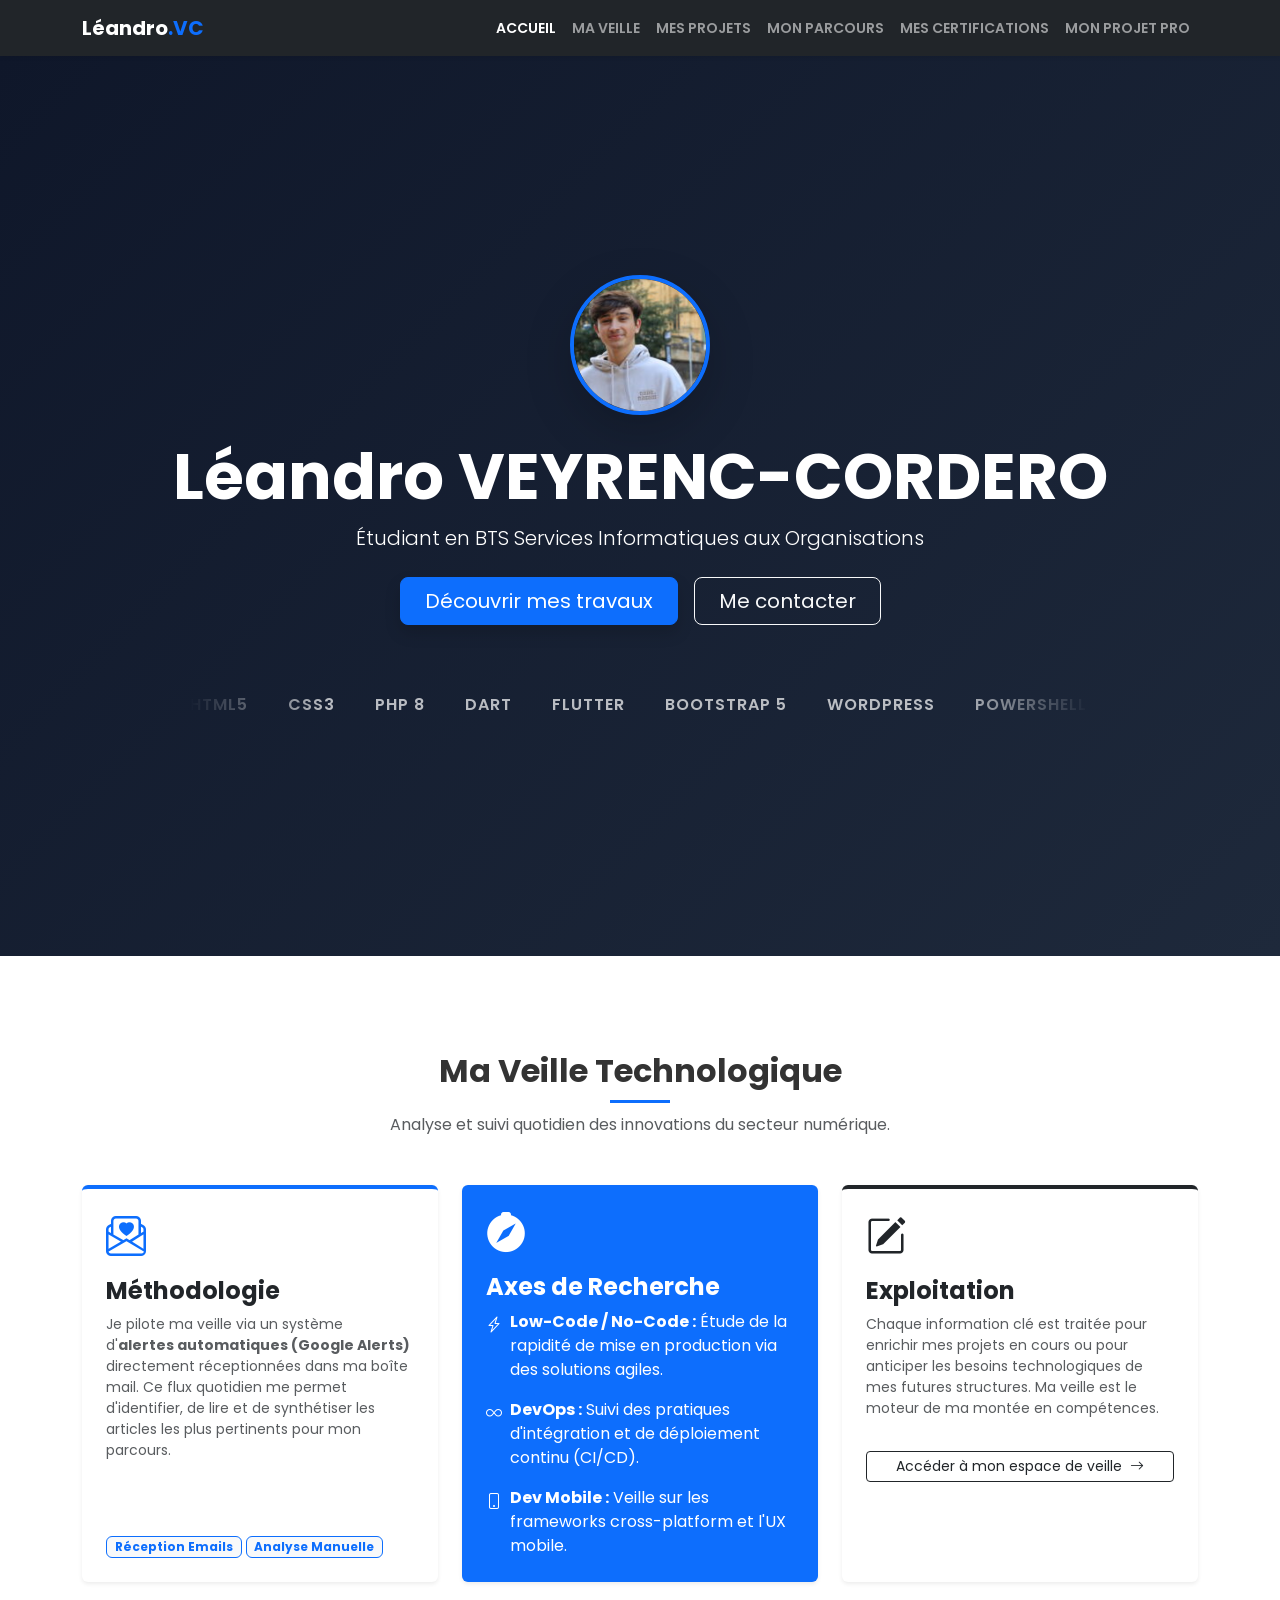
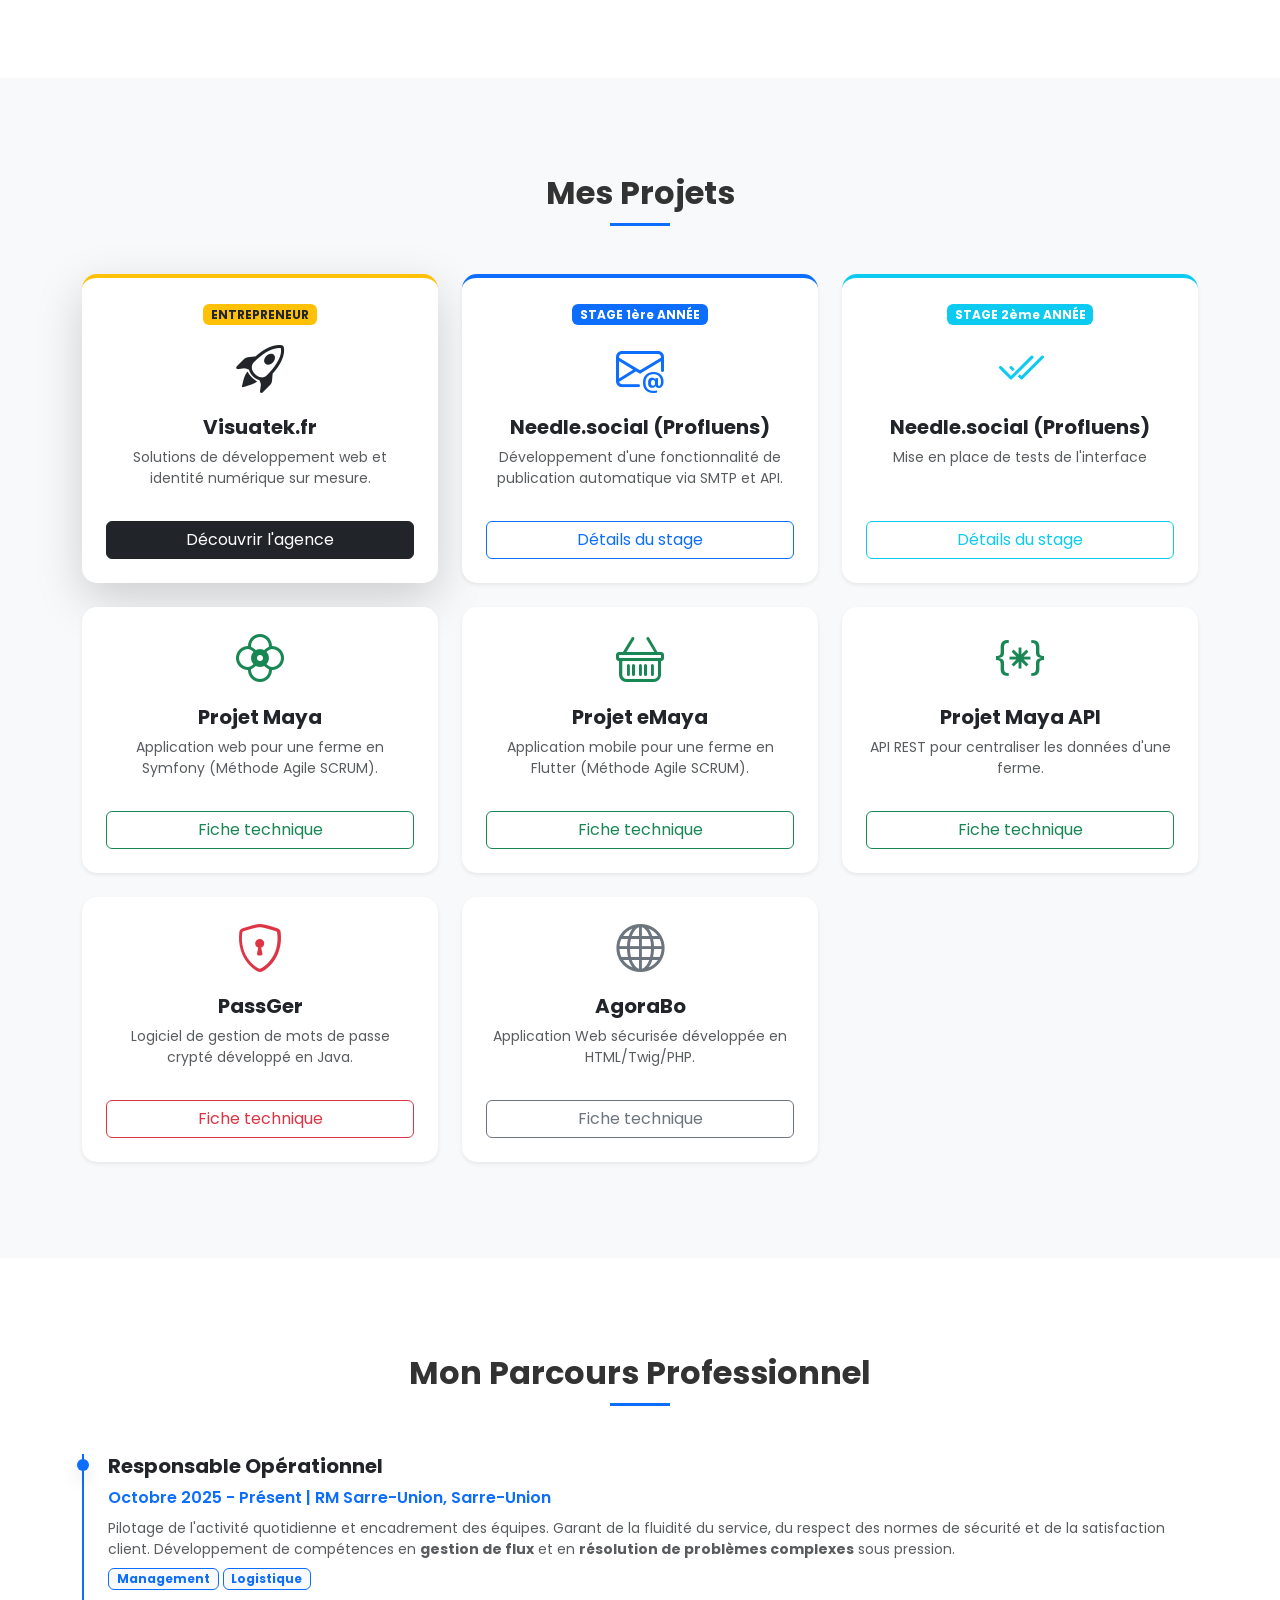
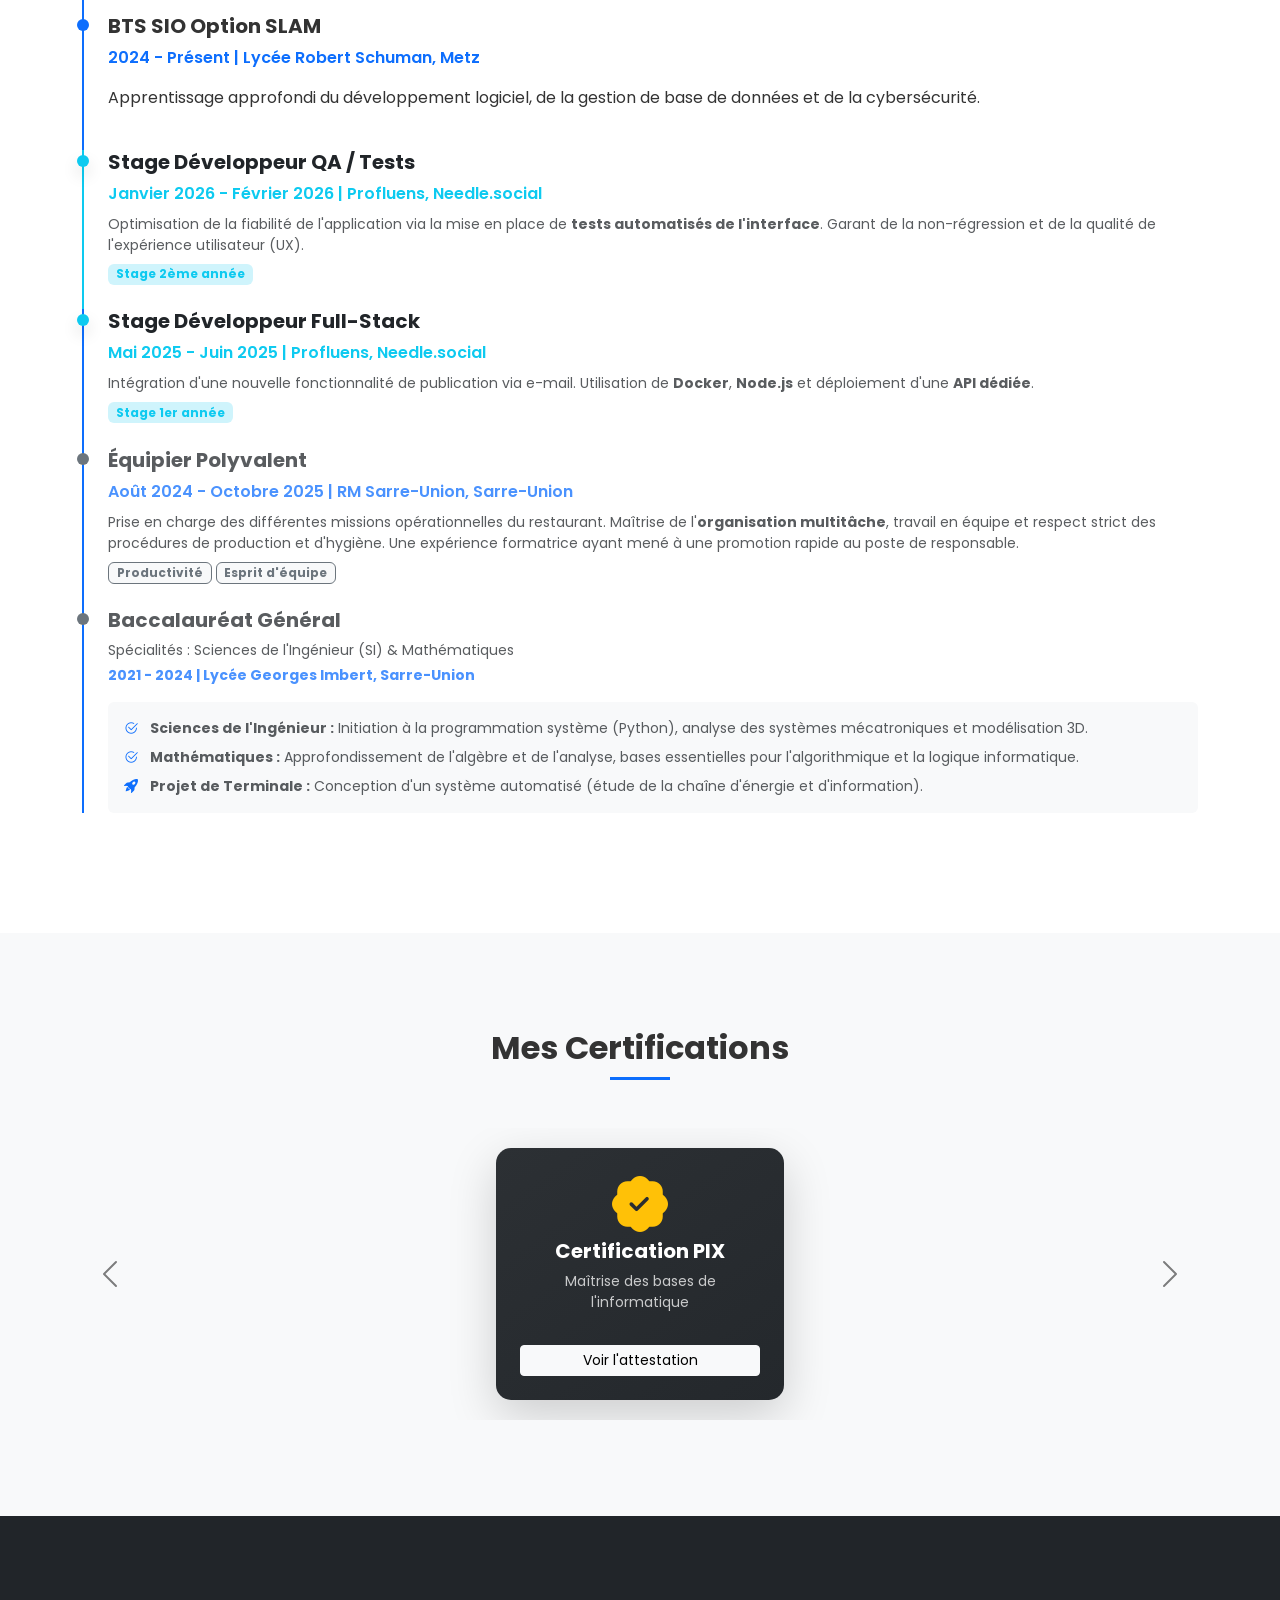
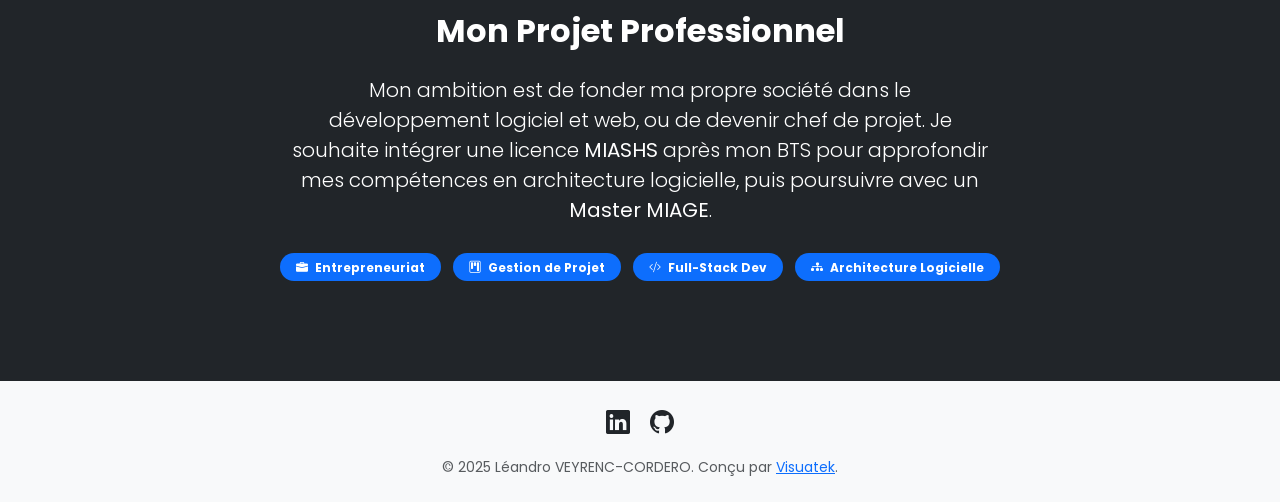
==== index.html @ 42f43454 "First commit" ====
<!DOCTYPE html>
<html lang="fr">

<head>
    <meta charset="UTF-8">
    <meta name="viewport" content="width=device-width, initial-scale=1.0">
    <title>Léandro VEYRENC-CORDERO | Portfolio</title>

    <meta name="description"
        content="Portfolio de Léandro VEYRENC-CORDERO, étudiant en BTS SIO à Metz et fondateur de Visuatek. Découvrez mes projets (Java, PHP, Symfony) et mon expertise en développement web.">

    <meta name="keywords"
        content="Léandro Veyrenc-Cordero, Visuatek, BTS SIO Metz, Développeur Full-Stack, SLAM, Portfolio informatique, Stage Profluens, Développement web Metz">

    <meta property="og:title" content="Léandro VEYRENC-CORDERO | Portfolio Professionnel">
    <meta property="og:description"
        content="Futur entrepreneur et développeur passionné par le DevOps et le No-Code. Explorez mon parcours et mes réalisations.">
    <meta property="og:image" content="https://cordero.fr/assets/imgLeandro.jpg">
    <meta property="og:url" content="https://cordero.fr/">
    <meta property="og:type" content="website">

    <link href="https://cdn.jsdelivr.net/npm/bootstrap@5.3.0/dist/css/bootstrap.min.css" rel="stylesheet">
    <link href="https://fonts.googleapis.com/css2?family=Poppins:wght@300;400;600;700&display=swap" rel="stylesheet">
    <link rel="stylesheet" href="https://cdn.jsdelivr.net/npm/bootstrap-icons@1.11.0/font/bootstrap-icons.css">
    <link rel="stylesheet" href="style.css">
    <link rel="shortcut icon" href="assets/imgLeandro.jpg" type="image">
</head>

<body data-bs-spy="scroll" data-bs-target="#navbarNav">

    <nav class="navbar navbar-expand-lg navbar-dark bg-dark sticky-top shadow-sm">
        <div class="container">
            <a class="navbar-brand fw-bold" href="#">Léandro<span class="text-primary">.VC</span></a>
            <button class="navbar-toggler" type="button" data-bs-toggle="collapse" data-bs-target="#navbarNav">
                <span class="navbar-toggler-icon"></span>
            </button>
            <div class="collapse navbar-collapse" id="navbarNav">
                <ul class="navbar-nav ms-auto text-uppercase small fw-semibold">
                    <li class="nav-item"><a class="nav-link" href="#accueil">Accueil</a></li>
                    <li class="nav-item"><a class="nav-link" href="#veille">Ma Veille</a></li>
                    <li class="nav-item"><a class="nav-link" href="#projets">Mes Projets</a></li>
                    <li class="nav-item"><a class="nav-link" href="#parcours">Mon Parcours</a></li>
                    <li class="nav-item"><a class="nav-link" href="#certifications">Mes certifications</a></li>
                    <li class="nav-item"><a class="nav-link" href="#projet-pro">Mon Projet Pro</a></li>
                </ul>
            </div>
        </div>
    </nav>

    <header id="accueil" class="hero-section d-flex align-items-center text-white">
        <div class="container text-center">
            <div class="profile-img-container mb-4">
                <img src="assets/imgLeandro.jpg" alt="Léandro"
                    class="rounded-circle border border-4 border-primary shadow-lg">
            </div>

            <h1 class="display-3 fw-bold">Léandro VEYRENC-CORDERO</h1>
            <p class="lead mb-4">Étudiant en BTS Services Informatiques aux Organisations</p>

            <div class="d-flex justify-content-center gap-3 mb-5">
                <a href="#projets" class="btn btn-primary btn-lg px-4 shadow">Découvrir mes travaux</a>
                <a href="mailto:leandrocorderopro@gmail.com" class="btn btn-outline-light btn-lg px-4">Me contacter</a>
            </div>

            <div class="skills-carousel-container">
                <div class="skills-slider">
                    <div class="skills-track">
                        <span>HTML5</span>
                        <span>CSS3</span>
                        <span>PHP 8</span>
                        <span>Dart</span>
                        <span>Flutter</span>
                        <span>Bootstrap 5</span>
                        <span>WordPress</span>
                        <span>PowerShell</span>
                        <span>MS-Dos</span>
                        <span>Java</span>
                        <span>Python</span>
                        <span>MySQL</span>
                        <span>Virtualisation (VM)</span>
                        <span>Docker</span>
                        <span>Architecture MVC</span>
                        
                        <span>HTML5</span>
                        <span>CSS3</span>
                        <span>PHP 8</span>
                        <span>Dart</span>
                        <span>Flutter</span>
                        <span>Bootstrap 5</span>
                        <span>WordPress</span>
                        <span>PowerShell</span>
                        <span>MS-Dos</span>
                        <span>Java</span>
                        <span>Python</span>
                        <span>MySQL</span>
                        <span>Virtualisation (VM)</span>
                        <span>Docker</span>
                        <span>Architecture MVC</span>
                    </div>
                </div>
            </div>
        </div>
    </header>

    <section id="veille" class="py-5 bg-white">
        <div class="container py-5">
            <div class="text-center mb-5">
                <h2 class="fw-bold section-title">Ma Veille Technologique</h2>
                <p class="text-muted">Analyse et suivi quotidien des innovations du secteur numérique.</p>
            </div>

            <div class="row g-4">
                <div class="col-lg-4 col-md-6">
                    <div class="card h-100 border-0 shadow-sm p-4 border-top border-primary border-4">
                        <i class="bi bi-envelope-paper-heart text-primary display-6 mb-3"></i>
                        <h4 class="fw-bold">Méthodologie</h4>
                        <p class="text-muted small">
                            Je pilote ma veille via un système d'<strong>alertes automatiques (Google Alerts)</strong>
                            directement réceptionnées dans ma boîte mail.
                            Ce flux quotidien me permet d'identifier, de lire et de synthétiser les articles les plus
                            pertinents pour mon parcours.
                        </p>
                        <div class="mt-auto">
                            <span class="badge bg-light text-primary border border-primary small">Réception
                                Emails</span>
                            <span class="badge bg-light text-primary border border-primary small">Analyse
                                Manuelle</span>
                        </div>
                    </div>
                </div>

                <div class="col-lg-4 col-md-6">
                    <div class="card h-100 border-0 shadow-sm p-4 bg-primary text-white">
                        <i class="bi bi-compass-fill display-6 mb-3"></i>
                        <h4 class="fw-bold">Axes de Recherche</h4>
                        <ul class="list-unstyled mb-0">
                            <li class="mb-3 d-flex align-items-start">
                                <i class="bi bi-lightning-charge me-2 mt-1"></i>
                                <div><strong>Low-Code / No-Code :</strong> Étude de la rapidité de mise en production
                                    via des solutions agiles.</div>
                            </li>
                            <li class="mb-3 d-flex align-items-start">
                                <i class="bi bi-infinity me-2 mt-1"></i>
                                <div><strong>DevOps :</strong> Suivi des pratiques d'intégration et de déploiement
                                    continu (CI/CD).</div>
                            </li>
                            <li class="d-flex align-items-start">
                                <i class="bi bi-phone me-2 mt-1"></i>
                                <div><strong>Dev Mobile :</strong> Veille sur les frameworks cross-platform et l'UX
                                    mobile.</div>
                            </li>
                        </ul>
                    </div>
                </div>

                <div class="col-lg-4 col-md-12">
                    <div class="card h-100 border-0 shadow-sm p-4 border-top border-dark border-4">
                        <i class="bi bi-pencil-square text-dark display-6 mb-3"></i>
                        <h4 class="fw-bold">Exploitation</h4>
                        <p class="text-muted small">
                            Chaque information clé est traitée pour enrichir mes projets en cours ou pour anticiper les
                            besoins technologiques de mes futures structures.
                            Ma veille est le moteur de ma montée en compétences.
                        </p>
                        <a href="veille.html" class="btn btn-outline-dark btn-sm mt-3">
                            Accéder à mon espace de veille <i class="bi bi-arrow-right ms-1"></i>
                        </a>
                    </div>
                </div>
            </div>
        </div>
    </section>

    <section id="projets" class="py-5 bg-light">
        <div class="container py-5">
            <h2 class="fw-bold text-center mb-5 section-title">Mes Projets</h2>
            <div class="row g-4">

                <div class="col-md-6 col-lg-4">
                    <div class="card border-0 shadow-lg h-100 project-card border-top border-warning border-4">
                        <div class="card-body p-4 text-center d-flex flex-column">
                            <div class="mb-3"><span class="badge bg-warning text-dark">ENTREPRENEUR</span></div>
                            <i class="bi bi-rocket-takeoff display-5 text-dark mb-3"></i>
                            <h5 class="fw-bold">Visuatek.fr</h5>
                            <p class="text-muted small flex-grow-1">Solutions de développement web et identité numérique
                                sur mesure.</p>
                            <button class="btn btn-dark w-100 mt-3"
                                onclick="window.location.href='https://visuatek.fr'">Découvrir l'agence</button>
                        </div>
                    </div>
                </div>

                <div class="col-md-6 col-lg-4">
                    <div class="card border-0 shadow-sm h-100 project-card border-top border-primary border-4">
                        <div class="card-body p-4 text-center d-flex flex-column">
                            <div class="mb-3"><span class="badge bg-primary">STAGE 1ère ANNÉE</span></div>
                            <i class="bi bi-envelope-at display-5 text-primary mb-3"></i>
                            <h5 class="fw-bold">Needle.social (Profluens)</h5>
                            <p class="text-muted small flex-grow-1">Développement d'une fonctionnalité de publication
                                automatique via SMTP et API.</p>
                            <button class="btn btn-outline-primary w-100 mt-3" data-bs-toggle="modal"
                                data-bs-target="#modalProfluens">Détails du stage</button>
                        </div>
                    </div>
                </div>

                <div class="col-md-6 col-lg-4">
                    <div class="card border-0 shadow-sm h-100 project-card border-top border-info border-4">
                        <div class="card-body p-4 text-center d-flex flex-column">
                            <div class="mb-3"><span class="badge bg-info">STAGE 2ème ANNÉE</span></div>
                            <i class="bi bi-check2-all display-5 text-info mb-3"></i>
                            <h5 class="fw-bold">Needle.social (Profluens)</h5>
                            <p class="text-muted small flex-grow-1">Mise en place de tests de l'interface</p>
                            <button class="btn btn-outline-info w-100 mt-3" data-bs-toggle="modal"
                                data-bs-target="#modalProfluens2">Détails du stage</button>
                        </div>
                    </div>
                </div>

                <div class="col-md-6 col-lg-4">
                    <div class="card border-0 shadow-sm h-100 project-card">
                        <div class="card-body p-4 text-center d-flex flex-column">
                            <i class="bi bi-flower2 display-5 text-success mb-3"></i>
                            <h5 class="fw-bold">Projet Maya</h5>
                            <p class="text-muted small flex-grow-1">Application web pour une ferme en Symfony (Méthode
                                Agile SCRUM).</p>
                            <button class="btn btn-outline-success w-100 mt-3" data-bs-toggle="modal"
                                data-bs-target="#modalMaya">Fiche technique</button>
                        </div>
                    </div>
                </div>
                <div class="col-md-6 col-lg-4">
                    <div class="card border-0 shadow-sm h-100 project-card">
                        <div class="card-body p-4 text-center d-flex flex-column">
                            <i class="bi bi-basket display-5 text-success mb-3"></i>
                            <h5 class="fw-bold">Projet eMaya</h5>
                            <p class="text-muted small flex-grow-1">Application mobile pour une ferme en Flutter
                                (Méthode
                                Agile SCRUM).</p>
                            <button class="btn btn-outline-success w-100 mt-3" data-bs-toggle="modal"
                                data-bs-target="#modalEMaya">Fiche technique</button>
                        </div>
                    </div>
                </div>
                <div class="col-md-6 col-lg-4">
                    <div class="card border-0 shadow-sm h-100 project-card">
                        <div class="card-body p-4 text-center d-flex flex-column">
                            <i class="bi bi-braces-asterisk display-5 text-success mb-3"></i>
                            <h5 class="fw-bold">Projet Maya API</h5>
                            <p class="text-muted small flex-grow-1">API REST pour centraliser les données d'une ferme.
                            </p>
                            <button class="btn btn-outline-success w-100 mt-3" data-bs-toggle="modal"
                                data-bs-target="#modalMayaApi">Fiche technique</button>
                        </div>
                    </div>
                </div>

                <div class="col-md-6 col-lg-4">
                    <div class="card border-0 shadow-sm h-100 project-card">
                        <div class="card-body p-4 text-center d-flex flex-column">
                            <i class="bi bi-shield-lock display-5 text-danger mb-3"></i>
                            <h5 class="fw-bold">PassGer</h5>
                            <p class="text-muted small flex-grow-1">Logiciel de gestion de mots de passe crypté
                                développé en Java.</p>
                            <button class="btn btn-outline-danger w-100 mt-3" data-bs-toggle="modal"
                                data-bs-target="#modalPassGer">Fiche technique</button>
                        </div>
                    </div>
                </div>

                <div class="col-md-6 col-lg-4">
                    <div class="card border-0 shadow-sm h-100 project-card">
                        <div class="card-body p-4 text-center d-flex flex-column">
                            <i class="bi bi-globe display-5 text-secondary mb-3"></i>
                            <h5 class="fw-bold">AgoraBo</h5>
                            <p class="text-muted small flex-grow-1">Application Web sécurisée développée en
                                HTML/Twig/PHP.</p>
                            <button class="btn btn-outline-secondary w-100 mt-3" data-bs-toggle="modal"
                                data-bs-target="#modalAgoraBo">Fiche technique</button>
                        </div>
                    </div>
                </div>

            </div>
        </div>
    </section>

    <section id="parcours" class="py-5">
        <div class="container py-5">
            <h2 class="fw-bold text-center mb-5 section-title">Mon Parcours Professionnel</h2>
            <div class="timeline">
                <div class="timeline-item pb-4 border-start border-primary border-2 ps-4 position-relative"
                    data-bs-toggle="modal" data-bs-target="#modalResponsable" style="cursor: pointer;">
                    <span class="dot bg-primary shadow"></span>
                    <h5 class="fw-bold text-dark">Responsable Opérationnel</h5>
                    <p class="text-primary fw-semibold mb-2">Octobre 2025 - Présent | RM Sarre-Union, Sarre-Union</p>
                    <p class="small text-muted mb-0">
                        Pilotage de l'activité quotidienne et encadrement des équipes.
                        Garant de la fluidité du service, du respect des normes de sécurité et de la satisfaction
                        client.
                        Développement de compétences en <strong>gestion de flux</strong> et en <strong>résolution de
                            problèmes complexes</strong> sous pression.
                    </p>
                    <span class="badge bg-light text-primary border border-primary mt-2">Management</span>
                    <span class="badge bg-light text-primary border border-primary mt-2">Logistique</span>
                </div>
                <div class="timeline-item pb-4 border-start border-primary border-2 ps-4 position-relative">
                    <span class="dot bg-primary"></span>
                    <h5 class="fw-bold">BTS SIO Option SLAM</h5>
                    <p class="text-primary fw-semibold">2024 - Présent | Lycée Robert Schuman, Metz</p>
                    <p>Apprentissage approfondi du développement logiciel, de la gestion de base de données et de la
                        cybersécurité.</p>
                </div>
                <div class="timeline-item pb-4 border-start border-info border-2 ps-4 position-relative"
                    data-bs-toggle="modal" data-bs-target="#modalProfluens2" style="cursor: pointer;">
                    <span class="dot bg-info shadow"></span>
                    <h5 class="fw-bold text-dark">Stage Développeur QA / Tests</h5>
                    <p class="text-info fw-semibold mb-2">Janvier 2026 - Février 2026 | Profluens, Needle.social</p>
                    <p class="small text-muted mb-0">
                        Optimisation de la fiabilité de l'application via la mise en place de <strong>tests automatisés
                            de l'interface</strong>.
                        Garant de la non-régression et de la qualité de l'expérience utilisateur (UX).
                    </p>
                    <span class="badge bg-info-subtle text-info mt-2">Stage 2ème année</span>
                </div>
                <div class="timeline-item pb-4 border-start border-primary border-2 ps-4 position-relative"
                    data-bs-toggle="modal" data-bs-target="#modalProfluens" style="cursor: pointer;">
                    <span class="dot bg-info shadow"></span>
                    <h5 class="fw-bold text-dark">Stage Développeur Full-Stack</h5>
                    <p class="text-info fw-semibold mb-2">Mai 2025 - Juin 2025 | Profluens, Needle.social</p>
                    <p class="small text-muted mb-0">
                        Intégration d'une nouvelle fonctionnalité de publication via e-mail.
                        Utilisation de <strong>Docker</strong>, <strong>Node.js</strong> et déploiement d'une
                        <strong>API dédiée</strong>.
                    </p>
                    <span class="badge bg-info-subtle text-info mt-2">Stage 1er année</span>
                </div>
                <div class="timeline-item pb-4 border-start border-primary border-2 ps-4 position-relative">
                    <span class="dot bg-secondary"></span>
                    <h5 class="fw-bold text-dark text-opacity-75">Équipier Polyvalent</h5>
                    <p class="text-primary fw-semibold mb-2 text-opacity-75">Août 2024 - Octobre 2025 | RM Sarre-Union,
                        Sarre-Union</p>
                    <p class="small text-muted mb-0">
                        Prise en charge des différentes missions opérationnelles du restaurant.
                        Maîtrise de l'<strong>organisation multitâche</strong>, travail en équipe et respect strict des
                        procédures de production et d'hygiène.
                        Une expérience formatrice ayant mené à une promotion rapide au poste de responsable.
                    </p>
                    <span class="badge bg-light text-secondary border border-secondary mt-2">Productivité</span>
                    <span class="badge bg-light text-secondary border border-secondary mt-2">Esprit d'équipe</span>
                </div>
                <div class="timeline-item border-start border-primary border-2 ps-4 position-relative mb-4">
                    <span class="dot bg-secondary"></span>
                    <h5 class="fw-bold text-dark text-opacity-75">Baccalauréat Général</h5>
                    <p class="text-muted small mb-1 text-opacity-75">Spécialités : Sciences de l'Ingénieur (SI) &
                        Mathématiques</p>
                    <p class="text-primary fw-bold small text-opacity-75">2021 - 2024 | Lycée Georges Imbert,
                        Sarre-Union</p>

                    <div class="card bg-light border-0 p-3 mt-2">
                        <ul class="list-unstyled mb-0 small text-muted">
                            <li class="mb-2">
                                <i class="bi bi-check2-circle text-primary me-2"></i>
                                <strong>Sciences de l'Ingénieur :</strong> Initiation à la programmation système
                                (Python), analyse des systèmes mécatroniques et modélisation 3D.
                            </li>
                            <li class="mb-2">
                                <i class="bi bi-check2-circle text-primary me-2"></i>
                                <strong>Mathématiques :</strong> Approfondissement de l'algèbre et de l'analyse, bases
                                essentielles pour l'algorithmique et la logique informatique.
                            </li>
                            <li>
                                <i class="bi bi-rocket-takeoff-fill text-primary me-2"></i>
                                <strong>Projet de Terminale :</strong> Conception d'un système automatisé (étude de la
                                chaîne d'énergie et d'information).
                            </li>
                        </ul>
                    </div>
                </div>
            </div>
        </div>
    </section>
    <section id="certifications" class="py-5 bg-light">
        <div class="container py-5">
            <h2 class="fw-bold text-center mb-5 section-title">Mes Certifications</h2>

            <div id="certifCarousel" class="carousel slide" data-bs-ride="false">
                <div class="carousel-inner">

                    <div class="carousel-item active">
                        <div class="d-flex justify-content-center">
                            <div class="card certif-card bg-secondary border-0 shadow-lg text-white"
                                style="width: 18rem;">
                                <div class="card-body text-center p-4">
                                    <i class="bi bi-patch-check-fill text-warning display-4 mb-3"></i>
                                    <h5 class="fw-bold">Certification PIX</h5>
                                    <p class="small opacity-75">Maîtrise des bases de l'informatique</p>
                                    <button class="btn btn-sm btn-light w-100 mt-3" data-bs-toggle="modal"
                                        data-bs-target="#modalCertifPix">Voir l'attestation</button>
                                </div>
                            </div>
                        </div>
                    </div>

                    <div class="carousel-item">
                        <div class="d-flex justify-content-center">
                            <div class="card certif-card bg-secondary border-0 shadow-lg text-white"
                                style="width: 18rem;">
                                <div class="card-body text-center p-4">
                                    <i class="bi bi-shield-lock-fill text-info display-4 mb-3"></i>
                                    <h5 class="fw-bold">Cybersécurité</h5>
                                    <p class="small opacity-75">ANSSI / MOOC SecNumacadémie <br> Gouvernement Français</p>
                                    <button class="btn btn-sm btn-light w-100 mt-3" data-bs-toggle="modal"
                                        data-bs-target="#modalCertifANSSI">Voir l'attestation</button>
                                </div>
                            </div>
                        </div>
                    </div>
                    <div class="carousel-item">
                        <div class="d-flex justify-content-center">
                            <div class="card certif-card bg-secondary border-0 shadow-lg text-white"
                                style="width: 18rem;">
                                <div class="card-body text-center p-4">
                                    <i class="bi bi-braces text-danger display-4 mb-3"></i>
                                    <h5 class="fw-bold">Développement</h5>
                                    <p class="small opacity-75">Javascript / Cisco Networking Academy</p>
                                    <button class="btn btn-sm btn-light w-100 mt-3" data-bs-toggle="modal"
                                        data-bs-target="#modalCertifJS">Voir l'attestation</button>
                                </div>
                            </div>
                        </div>
                    </div>

                </div>

                <button class="carousel-control-prev" type="button" data-bs-target="#certifCarousel"
                    data-bs-slide="prev">
                    <span class="carousel-control-prev-icon" aria-hidden="true"></span>
                </button>
                <button class="carousel-control-next" type="button" data-bs-target="#certifCarousel"
                    data-bs-slide="next">
                    <span class="carousel-control-next-icon" aria-hidden="true"></span>
                </button>
            </div>
        </div>
    </section>

    <div class="modal fade" id="modalCertifPix" tabindex="-1" aria-hidden="true">
        <div class="modal-dialog modal-lg modal-dialog-centered">
            <div class="modal-content">
                <div class="modal-header border-0 pb-0">
                    <button type="button" class="btn-close" data-bs-dismiss="modal" aria-label="Close"></button>
                </div>
                <div class="modal-body text-center p-4">
                    <h4 class="fw-bold mb-4">Attestation de réussite - PIX</h4>
                    <img src="assets/imgPix.jpg" class="img-fluid rounded border shadow" alt="Attestation PIX">
                </div>
            </div>
        </div>
    </div>
    <div class="modal fade" id="modalCertifANSSI" tabindex="-1" aria-hidden="true">
        <div class="modal-dialog modal-lg modal-dialog-centered">
            <div class="modal-content">
                <div class="modal-header border-0 pb-0">
                    <button type="button" class="btn-close" data-bs-dismiss="modal" aria-label="Close"></button>
                </div>
                <div class="modal-body text-center p-4">
                    <h4 class="fw-bold mb-4">Attestation de réussite - MOOC ANSSI</h4>
                    <img src="assets/imgAnssi.jpg" class="img-fluid rounded border shadow" alt="Attestation Anssi">
                </div>
            </div>
        </div>
    </div>
    <div class="modal fade" id="modalCertifJS" tabindex="-1" aria-hidden="true">
        <div class="modal-dialog modal-lg modal-dialog-centered">
            <div class="modal-content">
                <div class="modal-header border-0 pb-0">
                    <button type="button" class="btn-close" data-bs-dismiss="modal" aria-label="Close"></button>
                </div>
                <div class="modal-body text-center p-4">
                    <h4 class="fw-bold mb-4">Attestation de réussite - Networking Academy</h4>
                    <img src="assets/imgCiscoJs.jpg" class="img-fluid rounded border shadow" alt="Attestation Js">
                </div>
            </div>
        </div>
    </div>
    <section id="projet-pro" class="py-5 bg-dark text-white">
        <div class="container py-5 text-center">
            <h2 class="fw-bold mb-4">Mon Projet Professionnel</h2>
            <p class="lead mx-auto" style="max-width: 700px;">
                Mon ambition est de fonder ma propre société dans le développement logiciel et web, ou de devenir chef
                de projet.
                Je souhaite intégrer une licence <strong>MIASHS</strong> après mon BTS pour approfondir mes compétences
                en architecture logicielle, puis poursuivre avec un <strong>Master MIAGE</strong>.
            </p>

            <div class="mt-4">
                <span class="badge rounded-pill bg-primary px-3 py-2 m-1">
                    <i class="bi bi-briefcase-fill me-1"></i> Entrepreneuriat
                </span>

                <span class="badge rounded-pill bg-primary px-3 py-2 m-1">
                    <i class="bi bi-kanban me-1"></i> Gestion de Projet
                </span>

                <span class="badge rounded-pill bg-primary px-3 py-2 m-1">
                    <i class="bi bi-code-slash me-1"></i> Full-Stack Dev
                </span>

                <span class="badge rounded-pill bg-primary px-3 py-2 m-1">
                    <i class="bi bi-diagram-3-fill me-1"></i> Architecture Logicielle
                </span>
            </div>
        </div>
    </section>

    <footer class="py-4 bg-light">
        <div class="container text-center">
            <div class="social-links mb-3">
                <a href="#" class="text-dark mx-2 fs-4"><i class="bi bi-linkedin"></i></a>
                <a href="#" class="text-dark mx-2 fs-4"><i class="bi bi-github"></i></a>
            </div>
            <p class="text-muted small mb-0">© 2025 Léandro VEYRENC-CORDERO. Conçu par <a href="https://visuatek.fr/">Visuatek</a>.</p>
        </div>
    </footer>

    <script src="https://cdn.jsdelivr.net/npm/bootstrap@5.3.0/dist/js/bootstrap.bundle.min.js"></script>
    <div class="modal fade" id="modalPassGer" tabindex="-1" aria-hidden="true">
        <div class="modal-dialog modal-lg modal-dialog-centered">
            <div class="modal-content border-0">
                <div class="modal-header bg-danger text-white">
                    <h5 class="modal-title fw-bold">PassGer - Gestionnaire de MDP</h5>
                    <button type="button" class="btn-close btn-close-white" data-bs-dismiss="modal"></button>
                </div>
                <div class="modal-body p-4">
                    <h6><i class="bi bi-info-circle"></i> Description</h6>
                    <p>PassGer est un logiciel Java permettant de stocker vos mots de passe de manière cryptée. L'accès
                        est protégé par un mot de passe maître unique.</p>
                    <div class="badge bg-danger">JAVA SE</div>
                    <div class="badge bg-danger">JFrame</div>
                    <div class="badge bg-danger">Chiffrement</div>
                </div>
            </div>
        </div>
    </div>

    <div class="modal fade" id="modalProfluens" tabindex="-1" aria-hidden="true">
        <div class="modal-dialog modal-lg modal-dialog-centered">
            <div class="modal-content border-0">
                <div class="modal-header bg-primary text-white">
                    <h5 class="modal-title fw-bold">Stage Profluens - Needle.social</h5>
                    <button type="button" class="btn-close btn-close-white" data-bs-dismiss="modal"></button>
                </div>
                <div class="modal-body p-4">
                    <h5>Mission : Publication par E-mail</h5>
                    <p>Développement d'une fonctionnalité permettant de poster sur un fil de discussion via l'envoi d'un
                        mail.</p>
                    <div class="badge bg-primary">Docker</div>
                    <div class="badge bg-primary">Node.js</div>
                    <div class="badge bg-primary">API REST</div>
                    <div class="badge bg-primary">Git / Github</div>
                    <div class="mt-3">
                        <a href="docs/rapportStage1.pdf" class="btn btn-sm btn-outline-dark">Rapport de stage</a>
                    </div>
                </div>
            </div>
        </div>
    </div>

    <div class="modal fade" id="modalProfluens2" tabindex="-1" aria-hidden="true">
        <div class="modal-dialog modal-lg modal-dialog-centered">
            <div class="modal-content border-0">
                <div class="modal-header bg-info text-white">
                    <h5 class="modal-title fw-bold">Stage Profluens - Needle.social</h5>
                    <button type="button" class="btn-close btn-close-white" data-bs-dismiss="modal"></button>
                </div>
                <div class="modal-body p-4">
                    <h5>Mission : Serie de test UI</h5>
                    <p>Création d'une serie de test servant à verifier le bon fonctionnement de l'interface et ses
                        attendues.</p>
                    <div class="badge bg-info">Node.Js</div>
                    <div class="badge bg-info">Pupetteer</div>
                    <div class="badge bg-info">Docker</div>
                    <div class="badge bg-info">Git / Github</div>
                    <div class="mt-3">
                        <a href="docs/rapportStage2.pdf" class="btn btn-sm btn-outline-dark">Rapport de stage</a>
                    </div>
                </div>
            </div>
        </div>
    </div>

    <div class="modal fade" id="modalMaya" tabindex="-1" aria-hidden="true">
        <div class="modal-dialog modal-lg modal-dialog-centered">
            <div class="modal-content border-0">
                <div class="modal-header bg-success text-white">
                    <h5 class="modal-title fw-bold">Projet Maya - Symfony</h5>
                    <button type="button" class="btn-close btn-close-white" data-bs-dismiss="modal"></button>
                </div>
                <div class="modal-body p-4">
                    <p>Redéveloppement complet de l'application web pour une ferme de fruits et légumes.</p>
                    <h6>Gestion de projet :</h6>
                    <p>Travail collaboratif en <strong>méthode Agile (SCRUM)</strong> avec gestion de sprints (1 à 5).
                    </p>
                    <div class="badge bg-success">Symfony</div>
                    <div class="badge bg-success">Twig</div>
                    <div class="badge bg-success">PHP 8</div>
                    <div class="mt-3">
                        <a href="docs/rapportMaya1.pdf" class="btn btn-sm btn-outline-dark">Rapport Sprint 1</a>
                        <a href="docs/rapportMaya2.pdf" class="btn btn-sm btn-outline-dark">Rapport Sprint 2</a>
                        <a href="docs/rapportMaya3.pdf" class="btn btn-sm btn-outline-dark">Rapport Sprint 3</a>
                        <a href="docs/rapportMaya4.pdf" class="btn btn-sm btn-outline-dark">Rapport Sprint 4</a>
                        <a href="docs/rapportMaya5.pdf" class="btn btn-sm btn-outline-dark">Rapport Sprint 5</a>
                    </div>
                </div>
            </div>
        </div>
    </div>
    <div class="modal fade" id="modalEMaya" tabindex="-1" aria-hidden="true">
        <div class="modal-dialog modal-lg modal-dialog-centered">
            <div class="modal-content border-0">
                <div class="modal-header bg-success text-white">
                    <h5 class="modal-title fw-bold">Projet eMaya - Flutter</h5>
                    <button type="button" class="btn-close btn-close-white" data-bs-dismiss="modal"></button>
                </div>
                <div class="modal-body p-4">
                    <p>eMaya est une application cross-plateforme d'achat à en ligne pour la ferme Maya.</p>
                    <h6>Gestion de projet :</h6>
                    <p>Travail collaboratif en <strong>méthode Agile (SCRUM)</strong> avec gestion de sprints (1 à 4).
                    </p>
                    <div class="badge bg-success">Flutter</div>
                    <div class="badge bg-success">Dart</div>
                    <div class="badge bg-success">Android</div>
                    <div class="mt-3">
                        <a href="docs/rapportEMaya.pdf" class="btn btn-sm btn-outline-dark">Rapport</a>
                    </div>
                </div>
            </div>
        </div>
    </div>
    <div class="modal fade" id="modalMayaApi" tabindex="-1" aria-hidden="true">
        <div class="modal-dialog modal-lg modal-dialog-centered">
            <div class="modal-content border-0">
                <div class="modal-header bg-success text-white">
                    <h5 class="modal-title fw-bold">Projet Maya Api - Symfony</h5>
                    <button type="button" class="btn-close btn-close-white" data-bs-dismiss="modal"></button>
                </div>
                <div class="modal-body p-4">
                    <p>Création d'une API Rest pour Maya afin de centraliser les produits etc entre l'application web et l'application mobile.</p>
                    <h6>Gestion de projet :</h6>
                    <p>Travail collaboratif en <strong>méthode Agile (SCRUM)</strong> avec gestion de sprints (1 à 4).
                    </p>
                    <div class="badge bg-success">Symfony</div>
                    <div class="badge bg-success">PHP 8</div>
                    <div class="mt-3">
                        <a href="docs/rapportMayaApi.pdf" class="btn btn-sm btn-outline-dark">Rapport</a>
                    </div>
                </div>
            </div>
        </div>
    </div>

    <div class="modal fade" id="modalAgoraBo" tabindex="-1" aria-hidden="true">
        <div class="modal-dialog modal-lg modal-dialog-centered">
            <div class="modal-content border-0 shadow">
                <div class="modal-header bg-secondary text-white">
                    <h5 class="modal-title fw-bold">AgoraBo</h5>
                    <button type="button" class="btn-close btn-close-white" data-bs-dismiss="modal"></button>
                </div>
                <div class="modal-body p-4">
                    <p>Application web sécurisée (Hashage des mots de passe).</p>
                    <div class="badge bg-secondary">HTML</div>
                    <div class="badge bg-secondary">Twig</div>
                    <div class="badge bg-secondary">PHP 8</div>
                    <div class="mt-3">
                        <a href="#" class="btn btn-sm btn-outline-dark">Rapport Mission 1</a>
                        <a href="#" class="btn btn-sm btn-outline-dark">Rapport Mission 2</a>
                    </div>
                </div>
            </div>
        </div>
    </div>
</body>

</html>
---- style.css ----
body {
    font-family: 'Poppins', sans-serif;
    color: #333;
}

.section-title::after {
    content: '';
    display: block;
    width: 60px;
    height: 3px;
    background: #0d6efd;
    margin: 10px auto;
}

/* Hero Section avec un dégradé moderne */
.hero-section {
    background: linear-gradient(135deg, #0f172a 0%, #1e293b 100%);
    min-height: 80vh;
}

.profile-img-container img {
    width: 140px;
    height: 140px;
    object-fit: cover;
    transition: transform 0.3s ease;
}

.profile-img-container img:hover {
    transform: scale(1.05);
}

/* Cartes et Projets */
.project-card {
    transition: all 0.3s ease;
    overflow: hidden;
    border-radius: 15px;
}

.project-card:hover {
    transform: translateY(-8px);
    box-shadow: 0 15px 30px rgba(0,0,0,0.1) !important;
}

/* Timeline pour le parcours */
.timeline-item {
    position: relative;
}

.dot {
    position: absolute;
    left: -7px;
    top: 5px;
    width: 12px;
    height: 12px;
    border-radius: 50%;
}

/* Animation de la Navbar */
.nav-link {
    transition: color 0.3s;
}

.nav-link:hover {
    color: #0d6efd !important;
}
.modal-content {
    border-radius: 15px;
    transition: transform 0.3s ease-out;
}

.modal.fade .modal-dialog {
    transform: scale(0.9);
}

.modal.show .modal-dialog {
    transform: scale(1);
}

.project-card .bi {
    transition: transform 0.3s ease;
}

.project-card:hover .bi {
    transform: scale(1.1) rotate(5deg);
}
.hero-section {
    min-height: 100vh;
    padding: 100px 0;
}

/* Container du Carousel */
.skills-carousel-container {
    overflow: hidden;
    width: 100%;
    max-width: 900px; /* Pour éviter qu'il soit trop large sur grand écran */
    margin: 0 auto;
    padding: 20px 0;
    position: relative;
}

.skills-slider {
    display: flex;
    position: relative;
    /* Effet de fondu sur les bords */
    mask-image: linear-gradient(to right, transparent, black 15%, black 85%, transparent);
    -webkit-mask-image: linear-gradient(to right, transparent, black 15%, black 85%, transparent);
}

.skills-track {
    display: flex;
    gap: 40px;
    animation: scroll-horizontal 25s linear infinite;
    width: max-content;
}

.skills-track span {
    font-weight: 600;
    font-size: 1rem;
    color: #ffffff;
    white-space: nowrap;
    opacity: 0.7;
    text-transform: uppercase;
    letter-spacing: 1px;
}

/* Animation UNIQUE et bien nommée */
@keyframes scroll-horizontal {
    0% { transform: translateX(0); }
    100% { transform: translateX(-50%); }
}

.certif-card {
    transition: transform 0.3s ease;
    border-radius: 15px;
    background: linear-gradient(145deg, #2c3034, #24282c);
}

.certif-card:hover {
    transform: scale(1.05);
}

#certifCarousel .carousel-control-prev,
#certifCarousel .carousel-control-next {
    width: 5%;
    filter: invert(1); /* Rend les flèches visibles si le fond est sombre */
}

.carousel-item {
    padding: 20px 0;
}
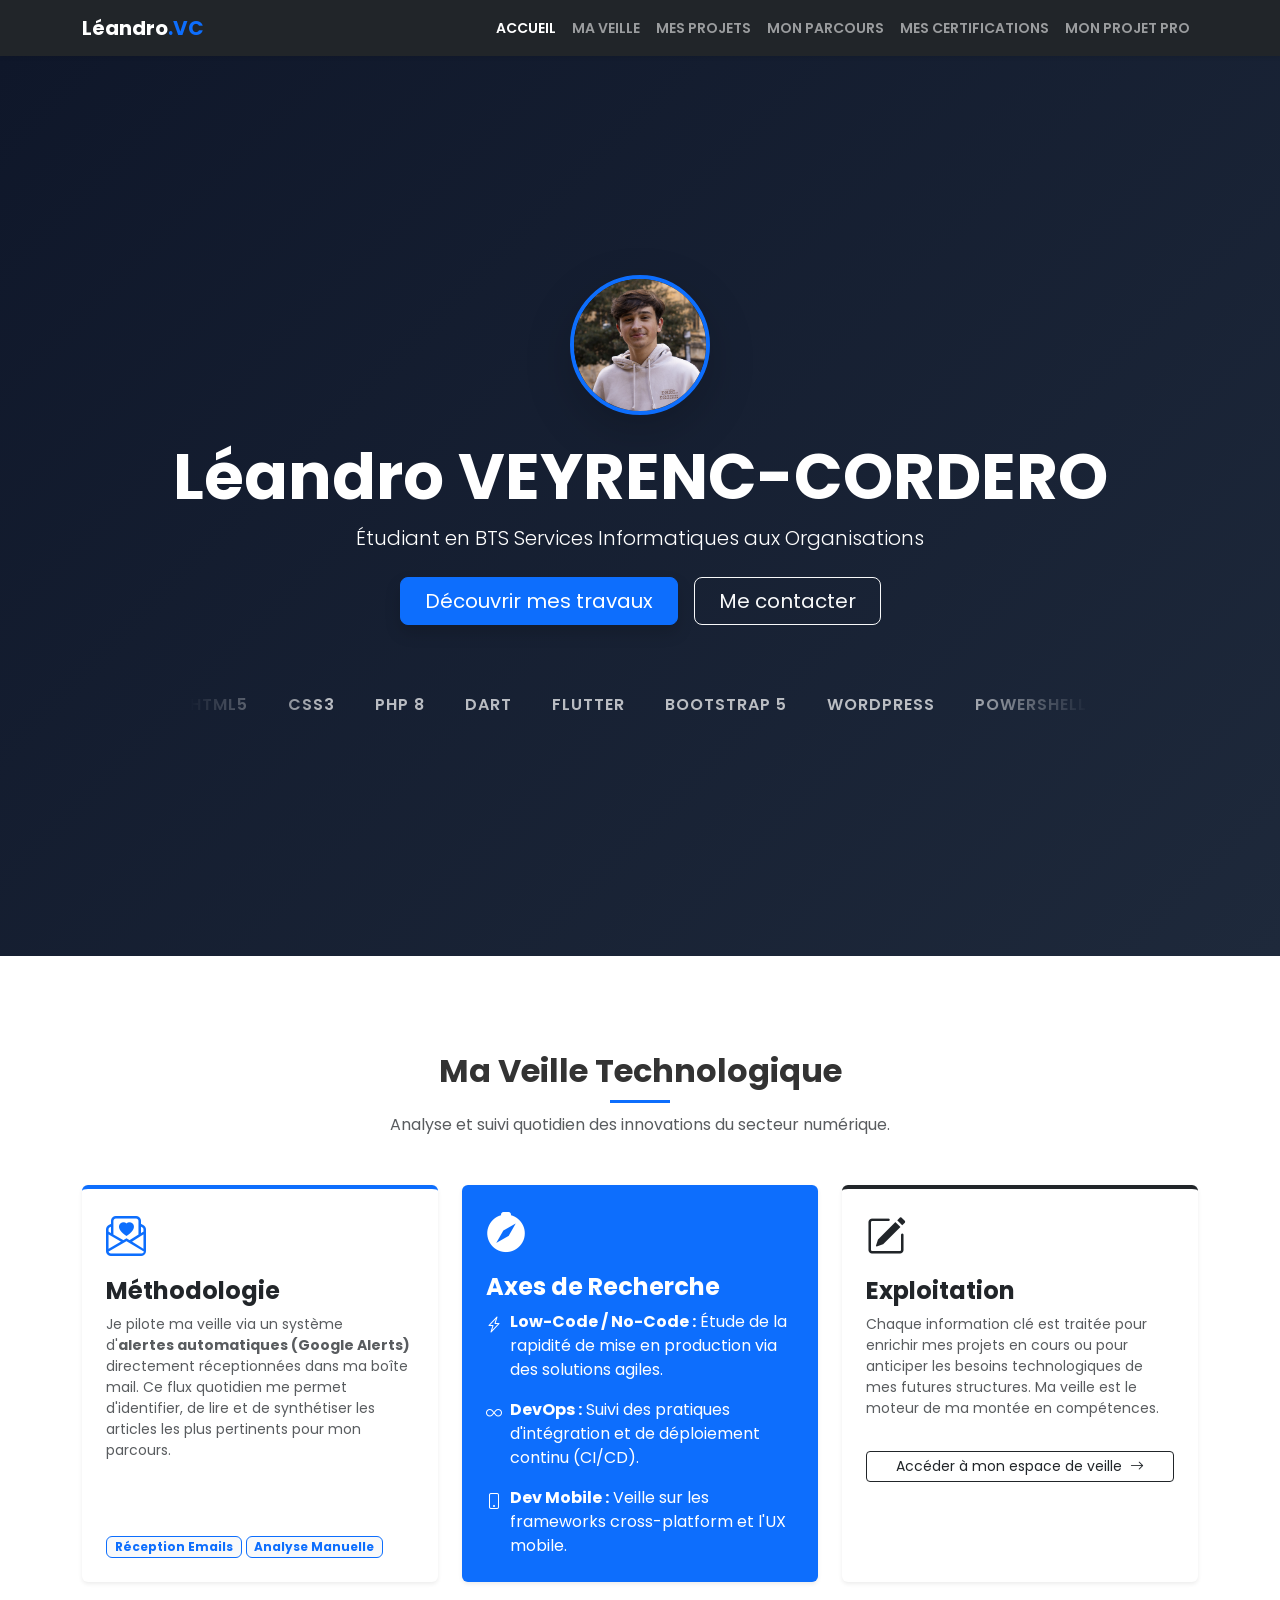
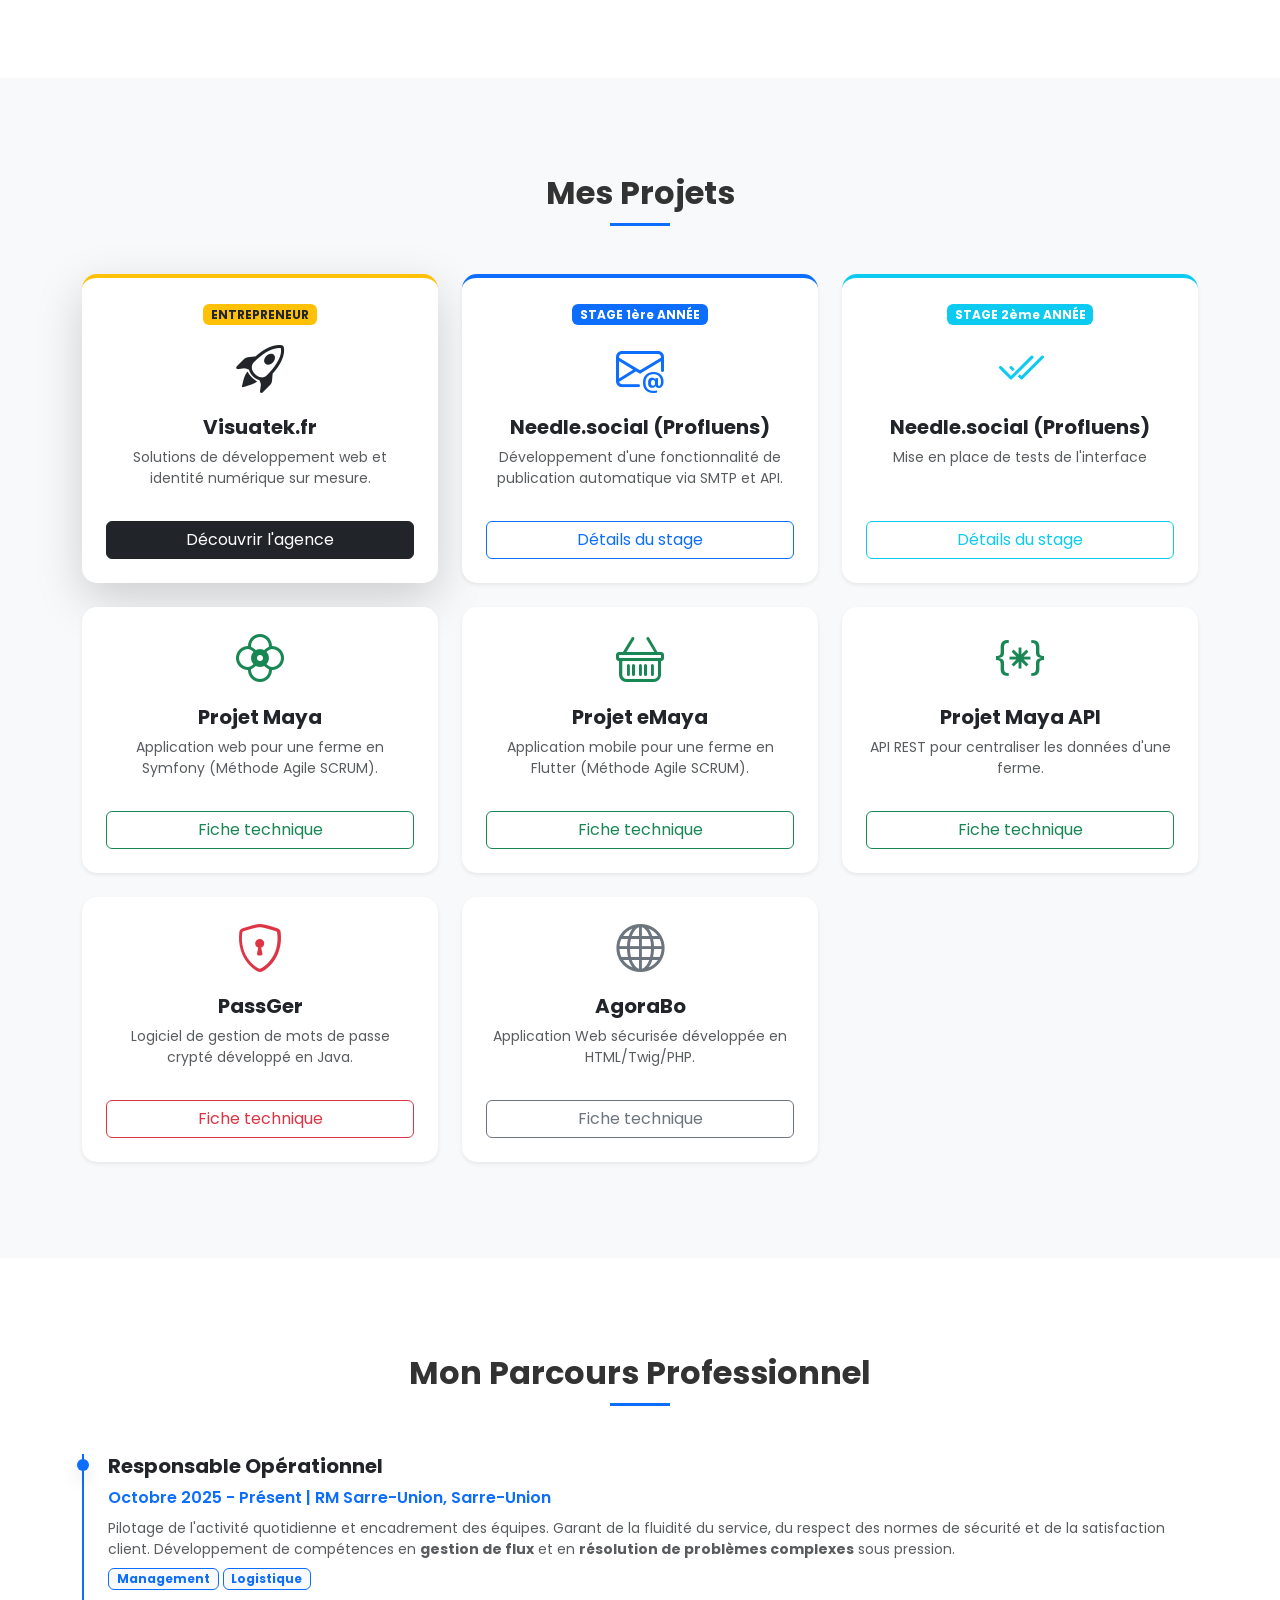
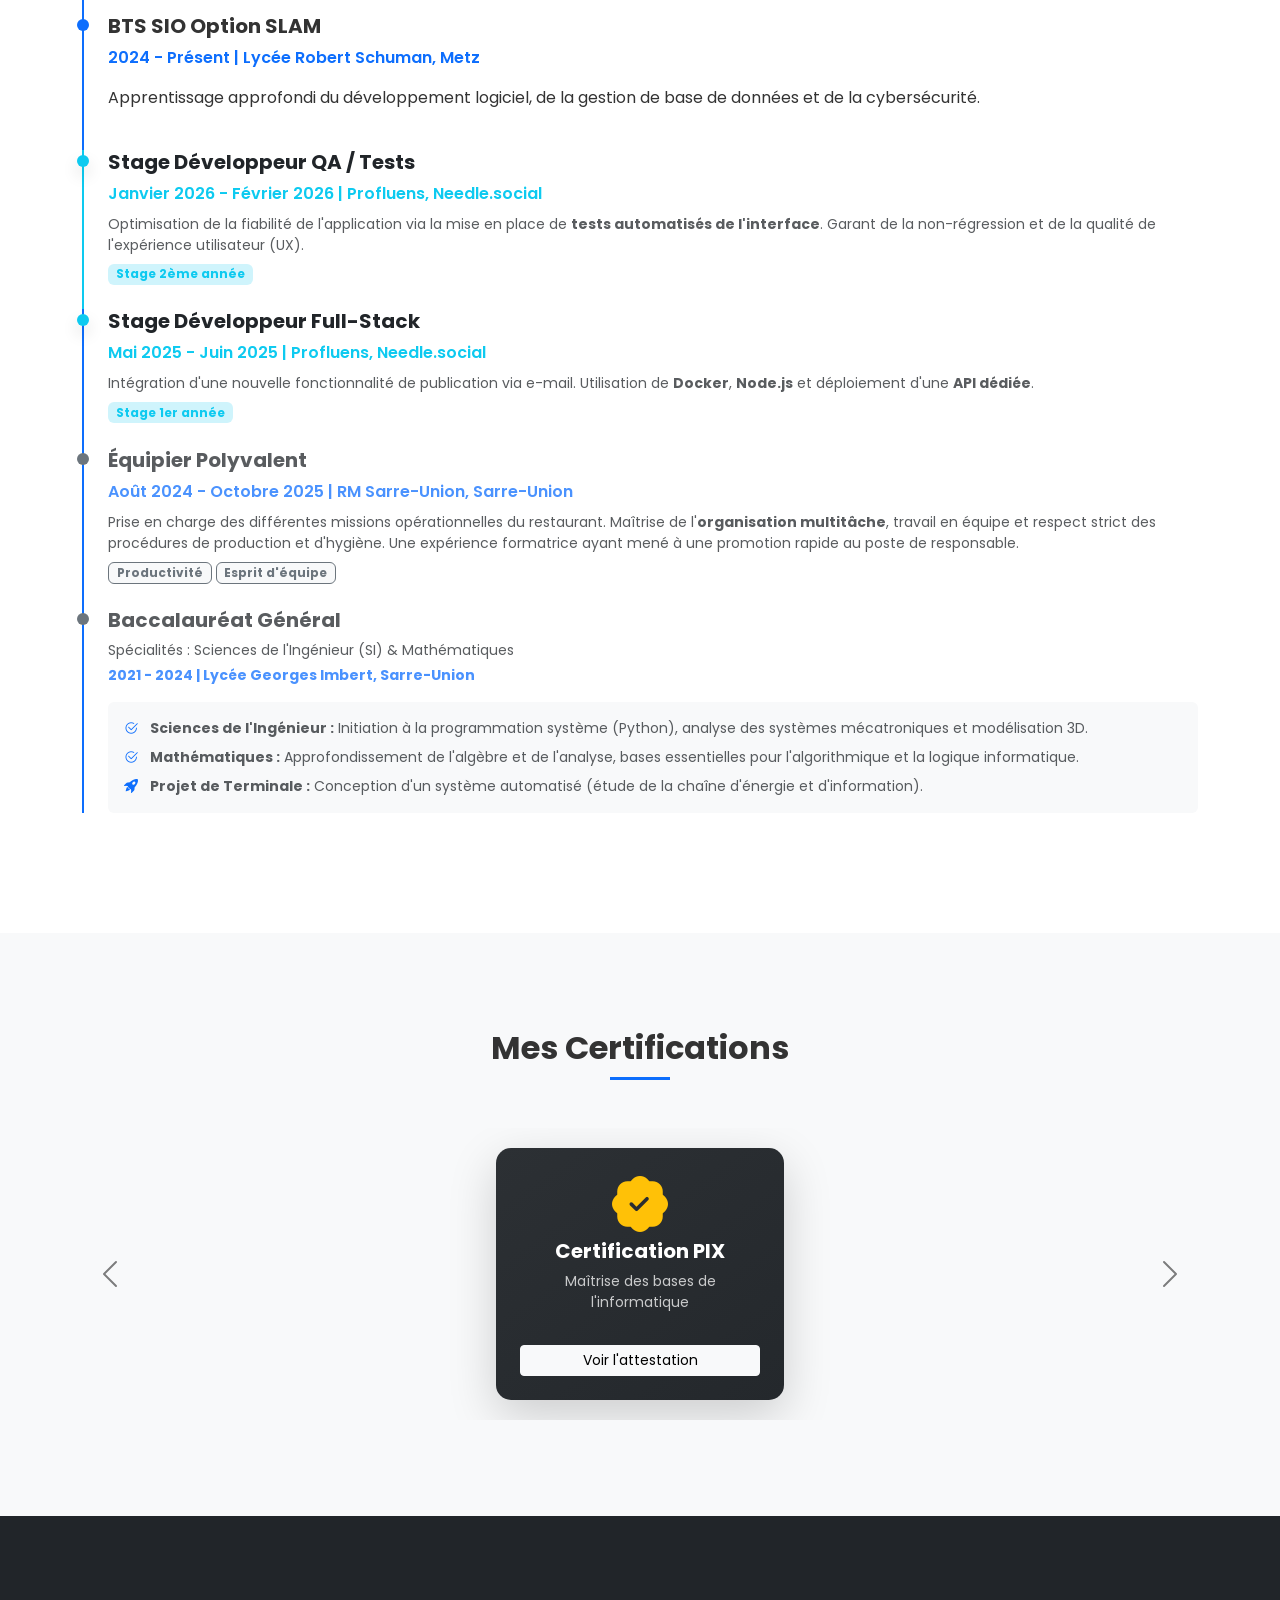
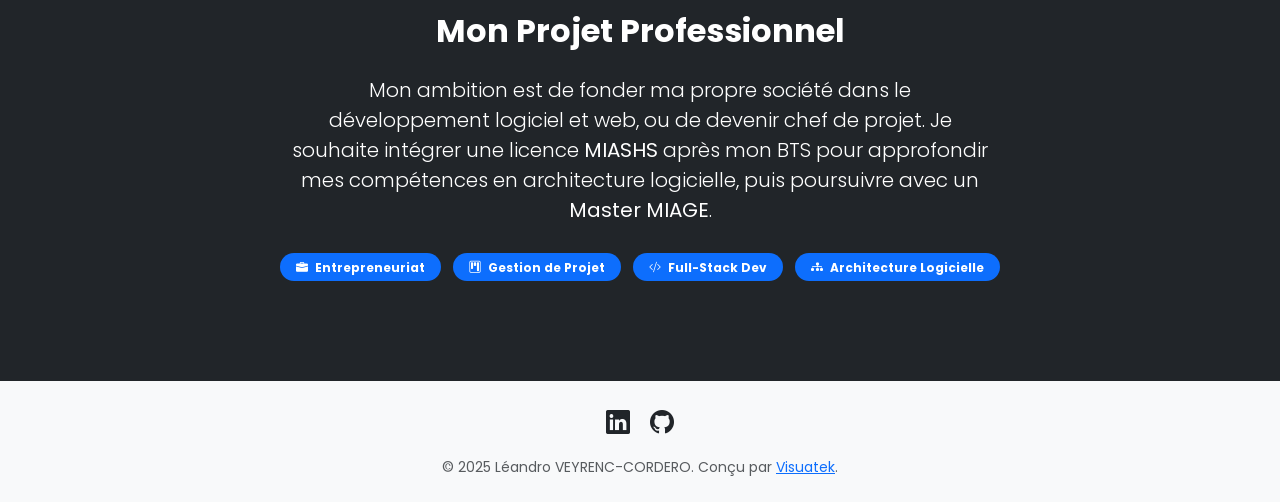
==== commit 57f7c52d: "add an upgrade to meta" ====
--- a/index.html
+++ b/index.html
@@ -9,6 +9,8 @@
     <meta name="description"
         content="Portfolio de Léandro VEYRENC-CORDERO, étudiant en BTS SIO à Metz et fondateur de Visuatek. Découvrez mes projets (Java, PHP, Symfony) et mon expertise en développement web.">
 
+    <meta name="author" content="Léandro VEYRENC-CORDERO">
+    <meta name="robots" content="index, follow"/>
     <meta name="keywords"
         content="Léandro Veyrenc-Cordero, Visuatek, BTS SIO Metz, Développeur Full-Stack, SLAM, Portfolio informatique, Stage Profluens, Développement web Metz">
 
@@ -18,11 +20,13 @@
     <meta property="og:image" content="https://cordero.fr/assets/imgLeandro.jpg">
     <meta property="og:url" content="https://cordero.fr/">
     <meta property="og:type" content="website">
+    <meta property="og:site_name" content="Portfolio Leandro VEYRENC-CORDERO">
 
     <link href="https://cdn.jsdelivr.net/npm/bootstrap@5.3.0/dist/css/bootstrap.min.css" rel="stylesheet">
     <link href="https://fonts.googleapis.com/css2?family=Poppins:wght@300;400;600;700&display=swap" rel="stylesheet">
     <link rel="stylesheet" href="https://cdn.jsdelivr.net/npm/bootstrap-icons@1.11.0/font/bootstrap-icons.css">
     <link rel="stylesheet" href="style.css">
+    <link rel="canonical" href="https://cordero.fr/">
     <link rel="shortcut icon" href="assets/imgLeandro.jpg" type="image">
 </head>
 
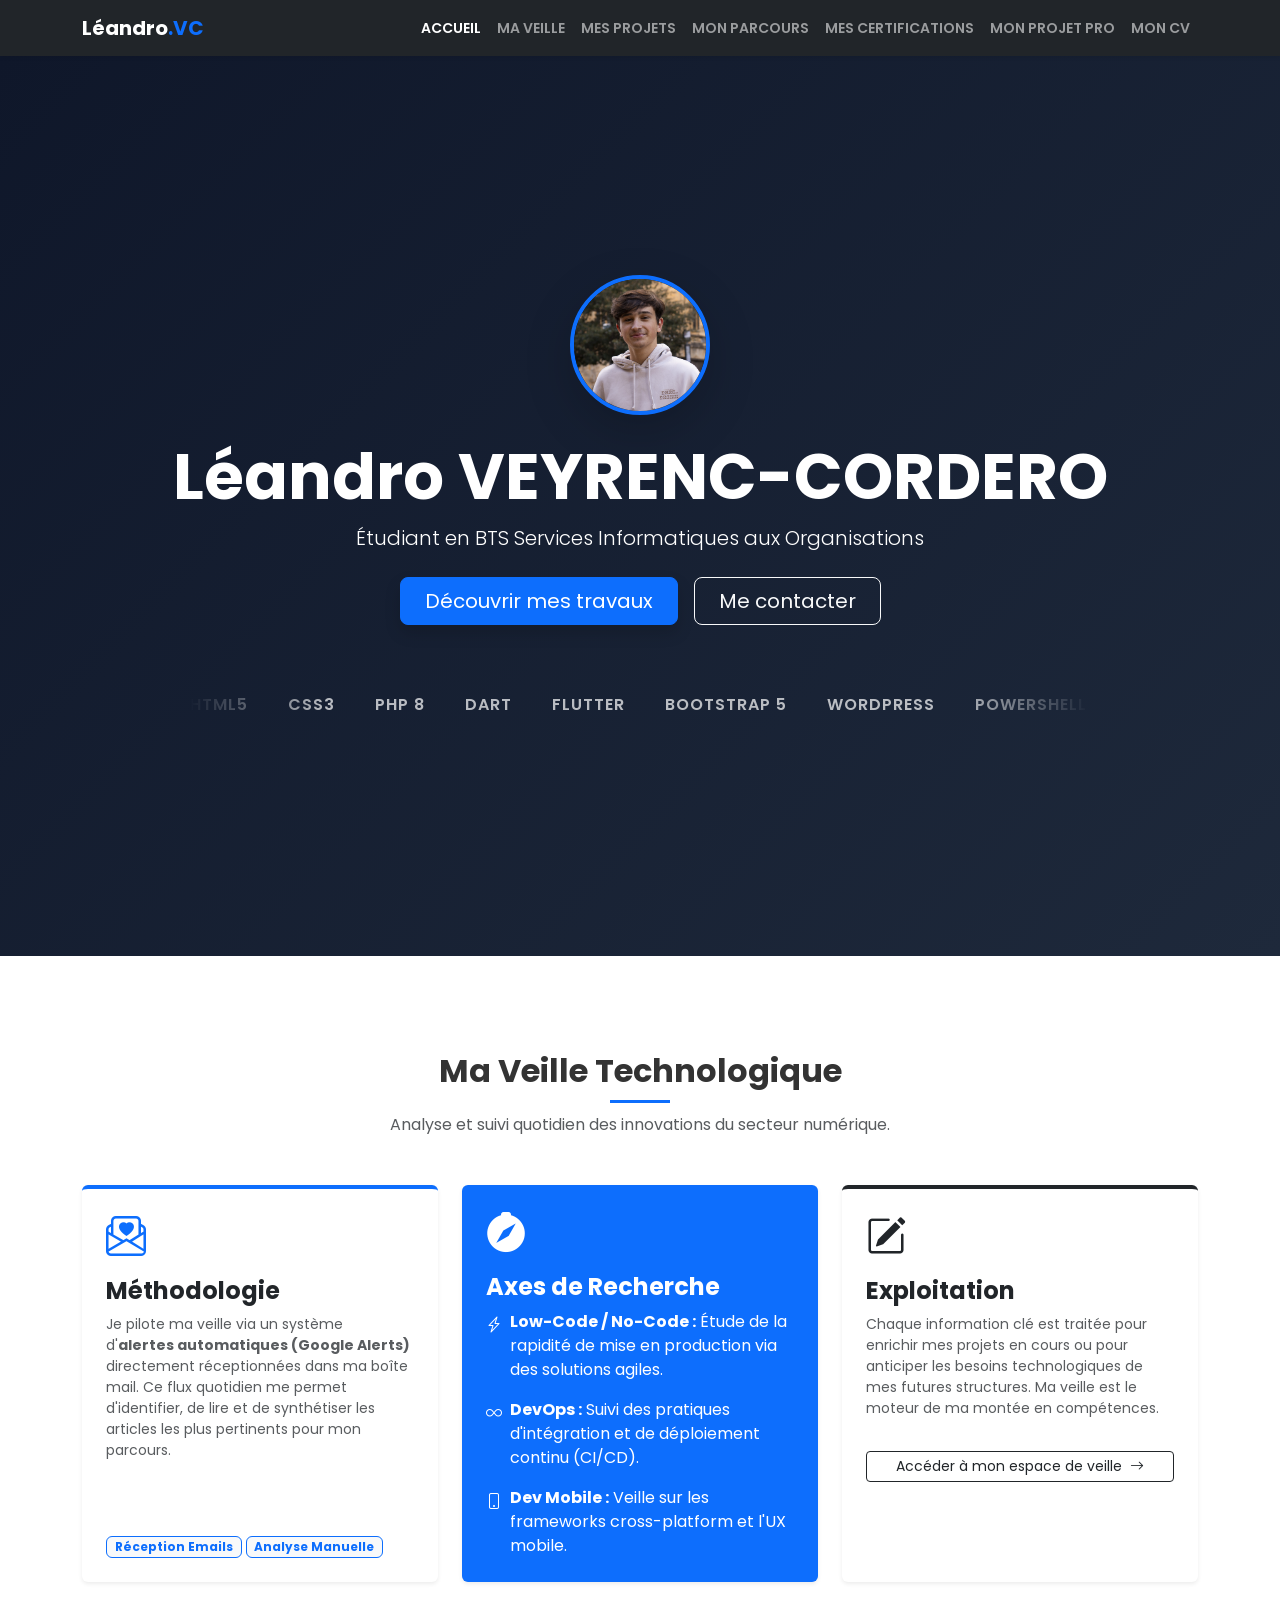
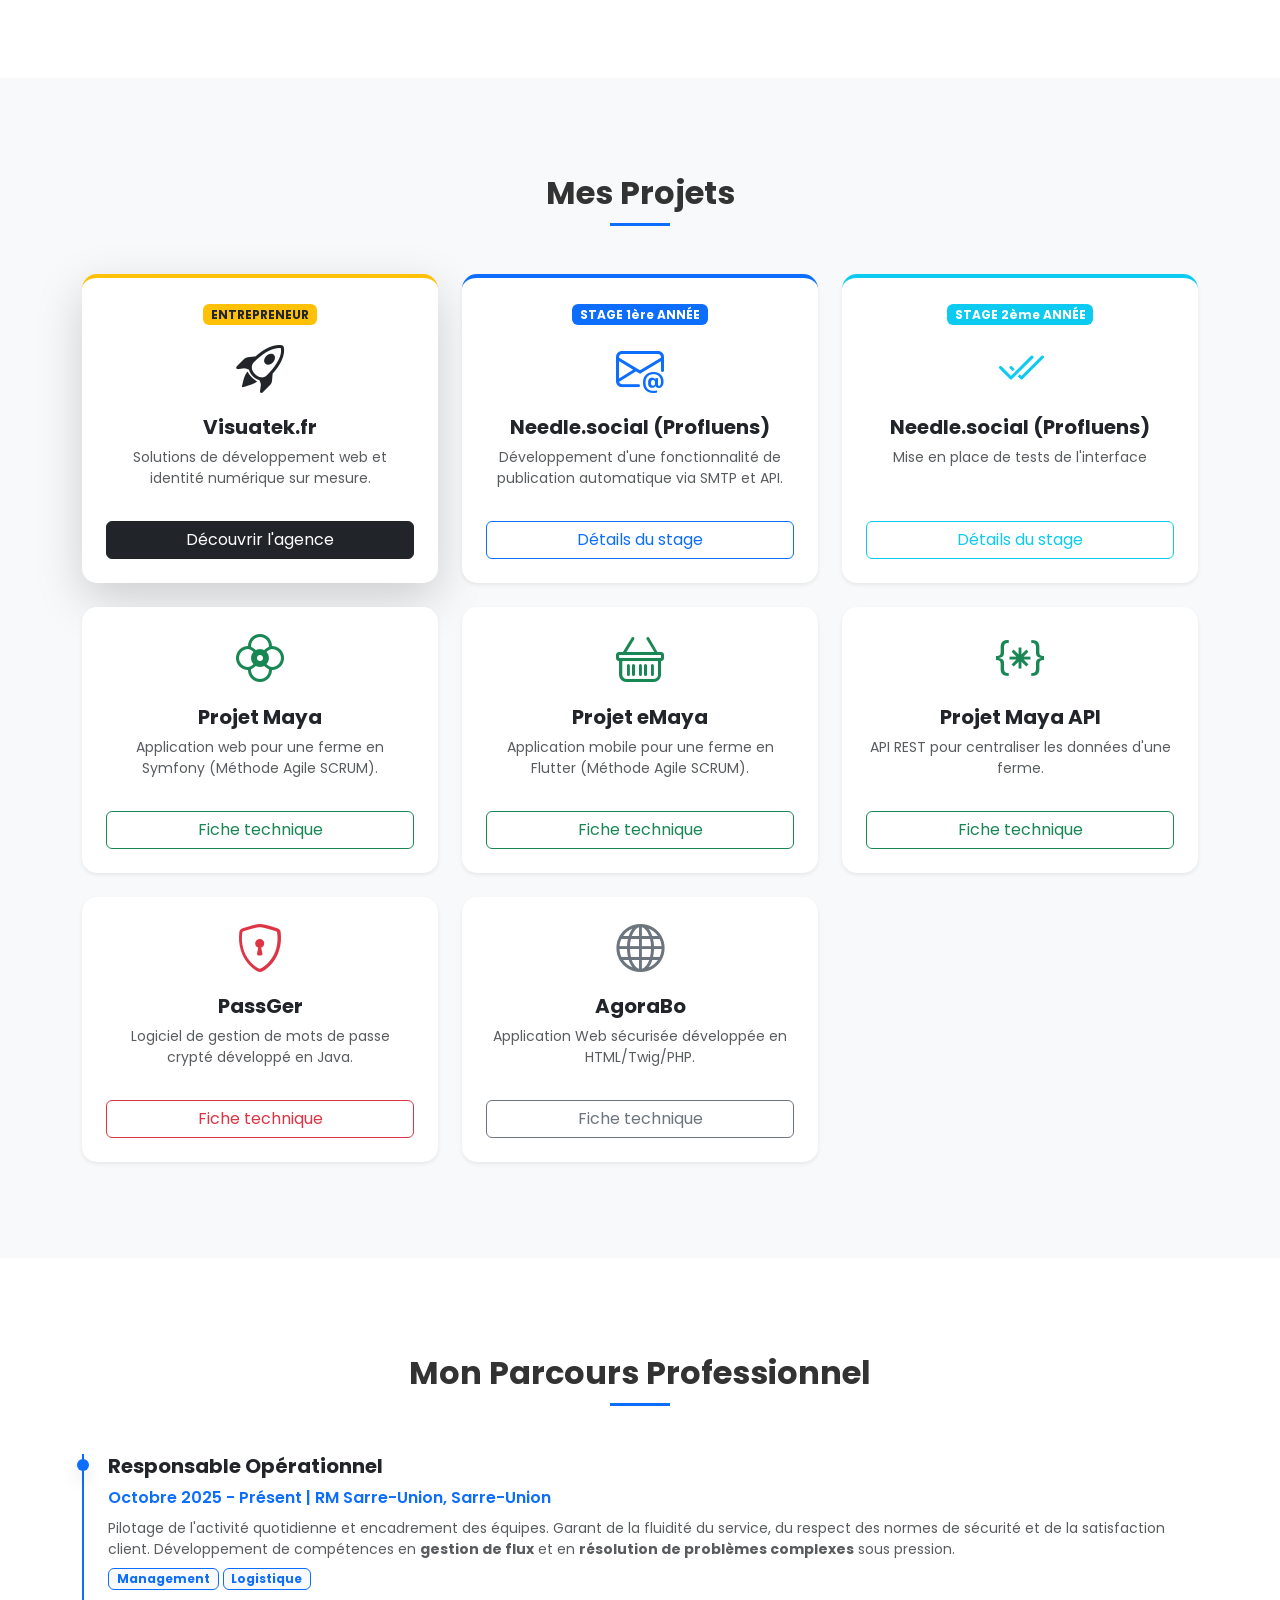
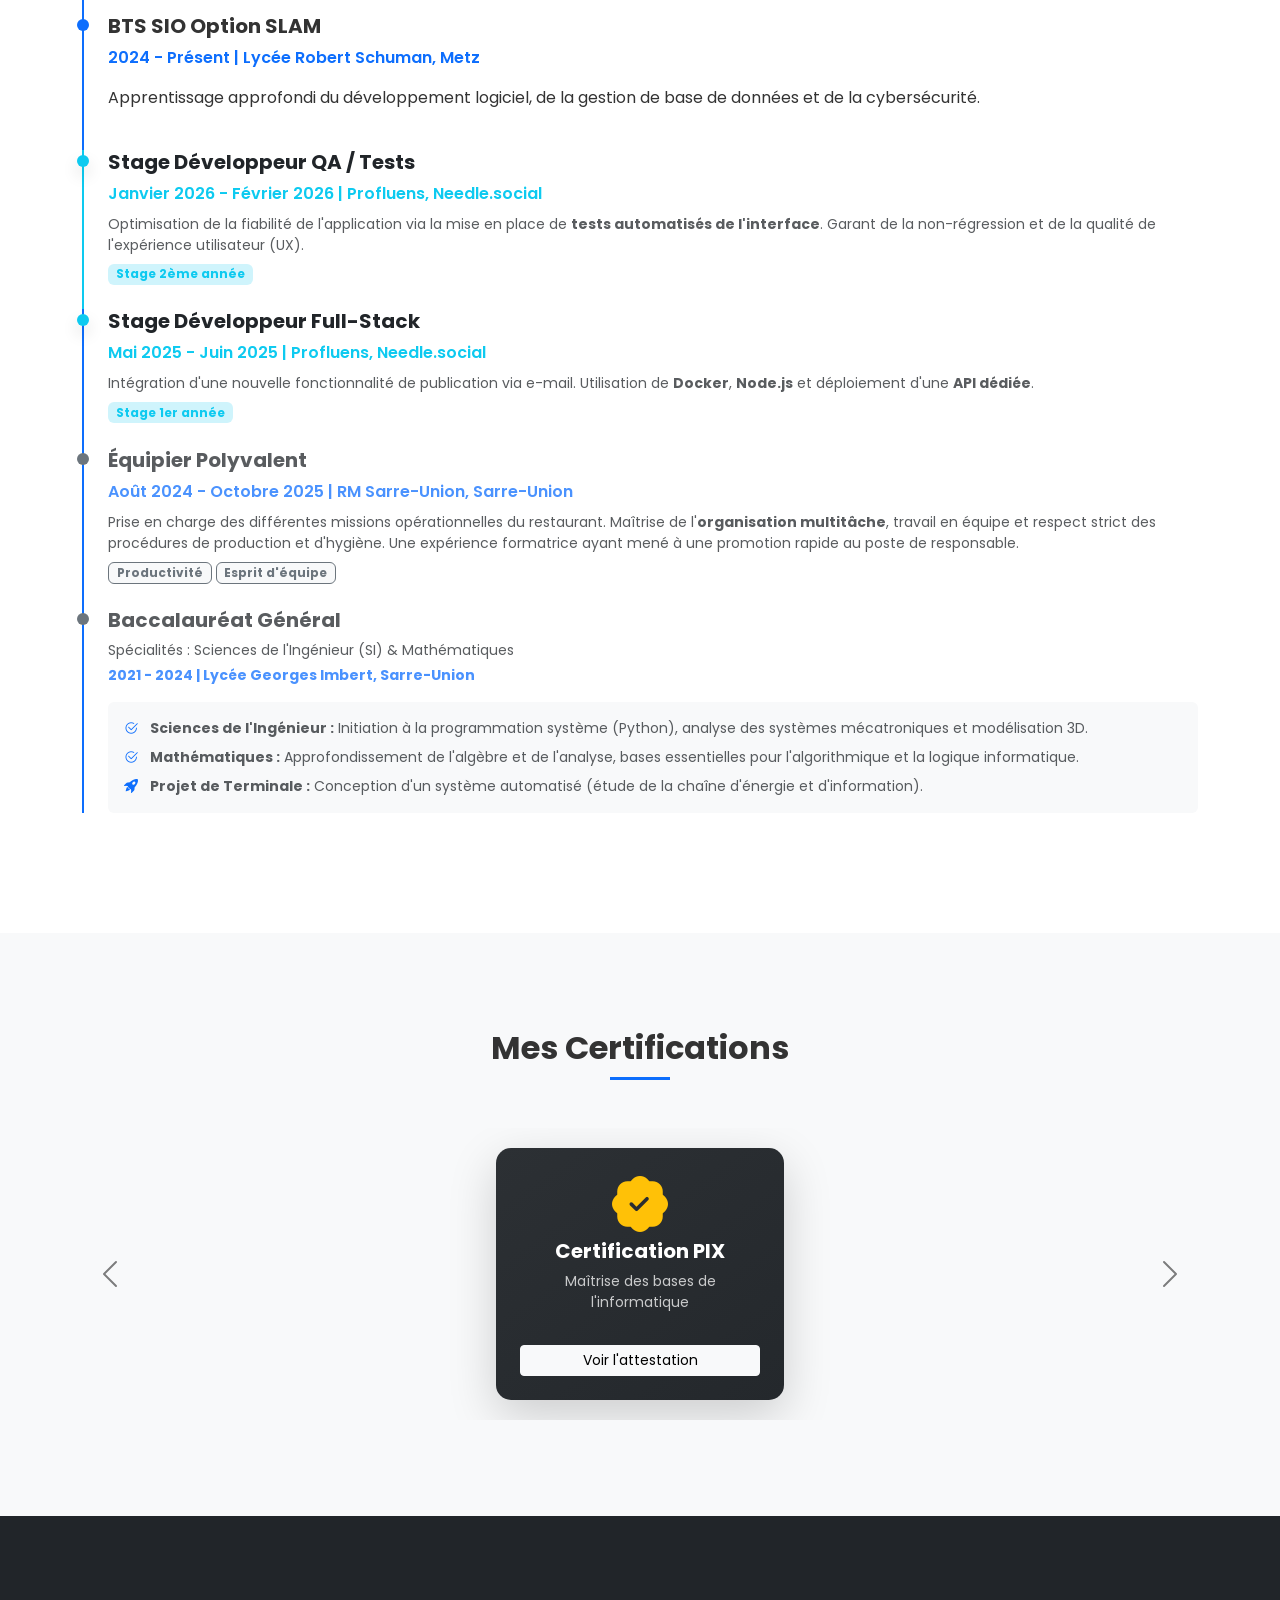
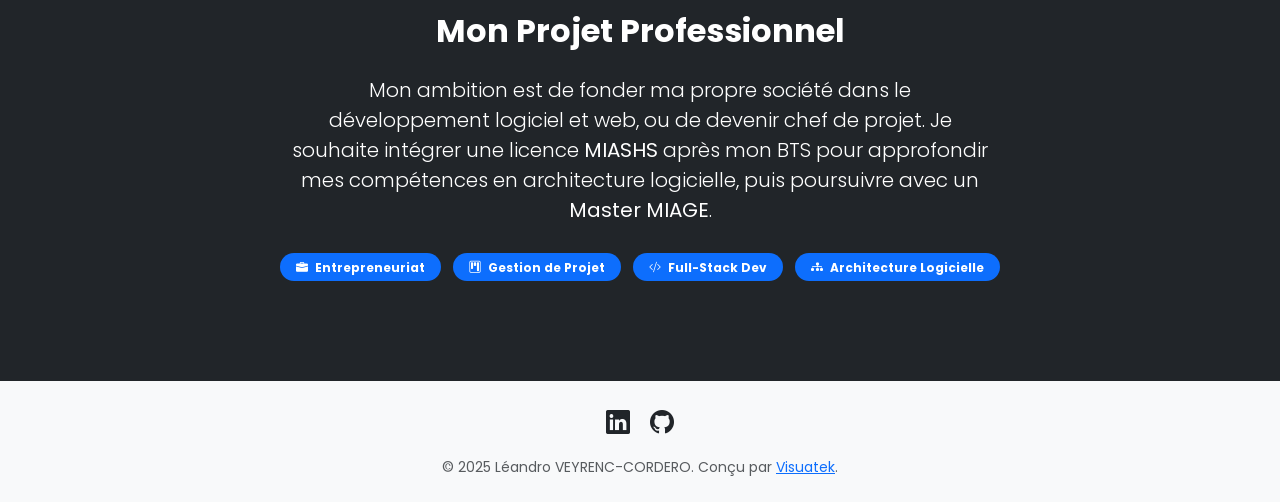
==== commit b4c07531: "add xml cv" ====
--- a/index.html
+++ b/index.html
@@ -46,6 +46,7 @@
                     <li class="nav-item"><a class="nav-link" href="#parcours">Mon Parcours</a></li>
                     <li class="nav-item"><a class="nav-link" href="#certifications">Mes certifications</a></li>
                     <li class="nav-item"><a class="nav-link" href="#projet-pro">Mon Projet Pro</a></li>
+                    <li class="nav-item"><a class="nav-link" href="docs/cv/cv.xml">Mon CV</a></li>
                 </ul>
             </div>
         </div>
